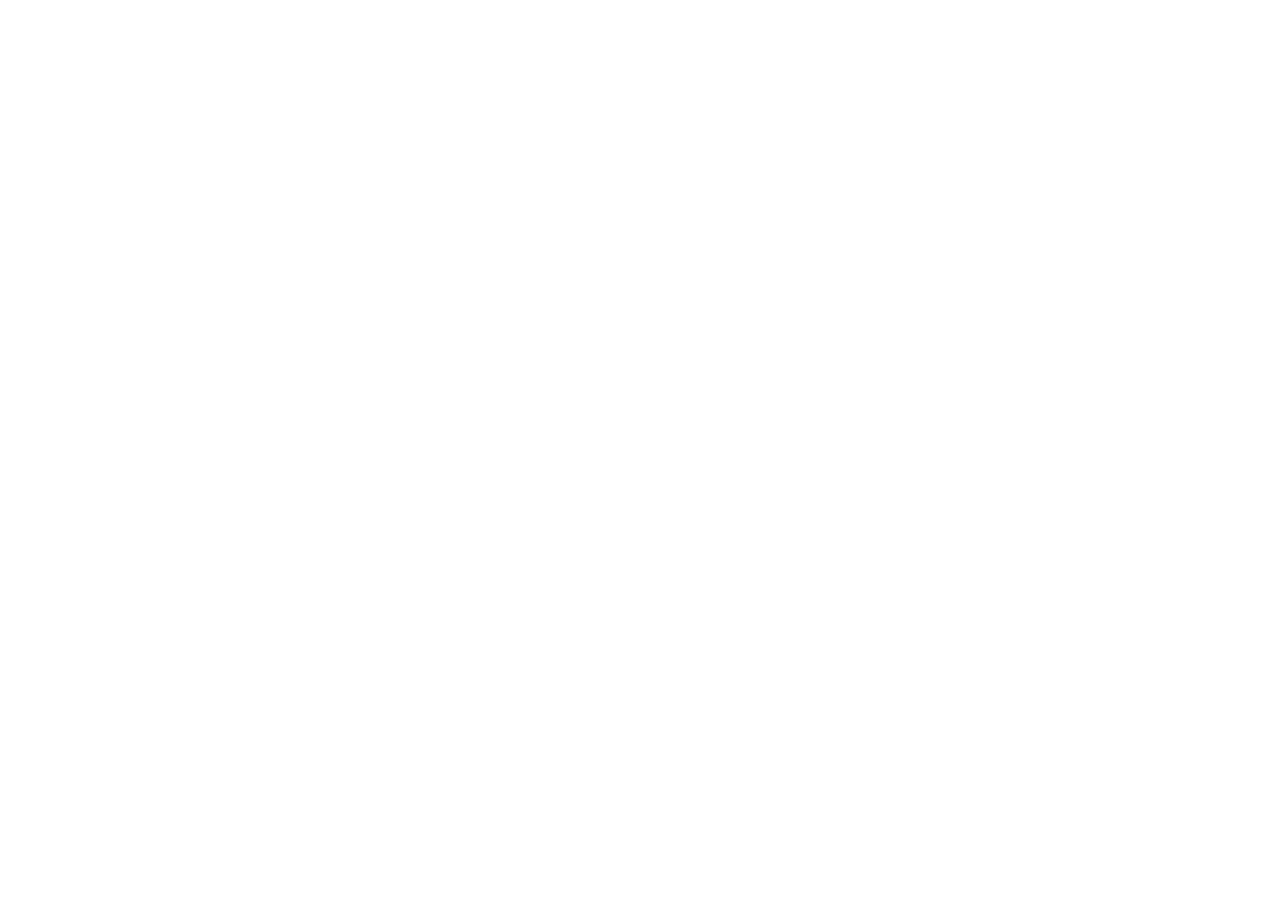
==== index.html @ 1a65067e "feat: init structure" ====
<!DOCTYPE html>
<html lang="en">
<head>
  <meta charset="UTF-8">
  <meta name="viewport" content="width=device-width, initial-scale=1.0">
  <title>Ameton Test</title>
  <link rel="stylesheet" href="style.css">
</head>
<body>
  
  <script defer src="script.js"></script>
</body>
</html>
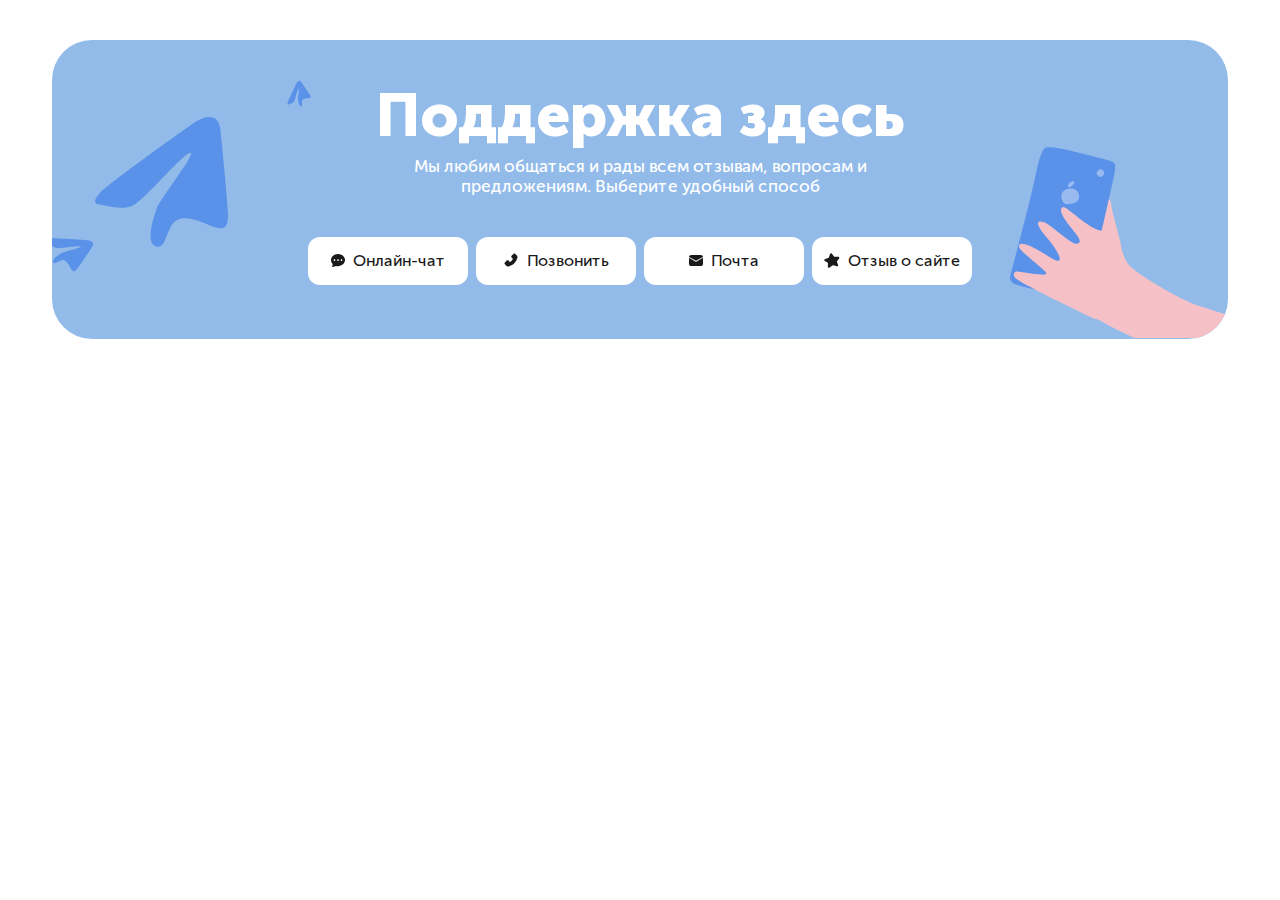
==== commit 79c00d06: "feat: add section support" ====
--- a/index.html
+++ b/index.html
@@ -7,6 +7,42 @@
   <link rel="stylesheet" href="style.css">
 </head>
 <body>
+
+  <section class="support">
+    <div class="container">
+      <div class="support__wrapper">
+        <h1 class="support__title">Поддержка здесь</h1>
+        <p class="support__description">Мы любим общаться и рады всем отзывам, вопросам и предложениям. Выберите удобный способ</p>
+        <div class="support__links">
+          <a href="#" class="button button--hover-green">
+            <svg width="14" height="13" viewBox="0 0 14 13" fill="none" xmlns="http://www.w3.org/2000/svg">
+              <path fill-rule="evenodd" clip-rule="evenodd" d="M14 6.09459C14 9.46054 10.8658 12.1892 7 12.1892C6.3067 12.1901 5.61626 12.1005 4.94637 11.9228C4.43537 12.1805 3.262 12.675 1.288 12.9971C1.113 13.025 0.98 12.8439 1.04912 12.682C1.35888 11.9541 1.63888 10.9842 1.72287 10.0996C0.651 9.0287 0 7.62694 0 6.09459C0 2.72863 3.13425 0 7 0C10.8658 0 14 2.72863 14 6.09459ZM4.375 6.09459C4.375 6.3255 4.28281 6.54695 4.11872 6.71023C3.95462 6.87351 3.73206 6.96524 3.5 6.96524C3.26794 6.96524 3.04538 6.87351 2.88128 6.71023C2.71719 6.54695 2.625 6.3255 2.625 6.09459C2.625 5.86367 2.71719 5.64222 2.88128 5.47894C3.04538 5.31566 3.26794 5.22393 3.5 5.22393C3.73206 5.22393 3.95462 5.31566 4.11872 5.47894C4.28281 5.64222 4.375 5.86367 4.375 6.09459ZM7.875 6.09459C7.875 6.3255 7.78281 6.54695 7.61872 6.71023C7.45462 6.87351 7.23206 6.96524 7 6.96524C6.76794 6.96524 6.54538 6.87351 6.38128 6.71023C6.21719 6.54695 6.125 6.3255 6.125 6.09459C6.125 5.86367 6.21719 5.64222 6.38128 5.47894C6.54538 5.31566 6.76794 5.22393 7 5.22393C7.23206 5.22393 7.45462 5.31566 7.61872 5.47894C7.78281 5.64222 7.875 5.86367 7.875 6.09459ZM10.5 6.96524C10.7321 6.96524 10.9546 6.87351 11.1187 6.71023C11.2828 6.54695 11.375 6.3255 11.375 6.09459C11.375 5.86367 11.2828 5.64222 11.1187 5.47894C10.9546 5.31566 10.7321 5.22393 10.5 5.22393C10.2679 5.22393 10.0454 5.31566 9.88128 5.47894C9.71719 5.64222 9.625 5.86367 9.625 6.09459C9.625 6.3255 9.71719 6.54695 9.88128 6.71023C10.0454 6.87351 10.2679 6.96524 10.5 6.96524Z" fill="currentColor"/>
+            </svg>
+            <span>Онлайн-чат</span>
+          </a>
+          <a href="#" class="button button--hover-green">
+            <svg width="16" height="16" viewBox="0 0 16 16" fill="none" xmlns="http://www.w3.org/2000/svg">
+              <path d="M13.894 2.55413L12.2138 0.875486C12.0953 0.75644 11.9544 0.661986 11.7993 0.597548C11.6441 0.53311 11.4778 0.49996 11.3098 0.5C10.9675 0.5 10.6456 0.634102 10.4042 0.875486L8.59625 2.6835C8.47721 2.80202 8.38276 2.9429 8.31832 3.09803C8.25388 3.25317 8.22073 3.41951 8.22077 3.5875C8.22077 3.92985 8.35487 4.2517 8.59625 4.49308L9.91832 5.81517C9.60885 6.49729 9.1786 7.11783 8.64831 7.64684C8.11936 8.17842 7.49889 8.61025 6.81667 8.9216L5.4946 7.59951C5.37608 7.48047 5.2352 7.38601 5.08007 7.32158C4.92493 7.25714 4.75859 7.22399 4.59061 7.22403C4.24826 7.22403 3.92642 7.35813 3.68504 7.59951L1.87548 9.40595C1.75629 9.52469 1.66176 9.66583 1.59732 9.82124C1.53288 9.97666 1.4998 10.1433 1.5 10.3115C1.5 10.6539 1.6341 10.9757 1.87548 11.2171L3.55252 12.8942C3.93746 13.2807 4.46913 13.5 5.015 13.5C5.13016 13.5 5.2406 13.4905 5.34946 13.4716C7.47612 13.1214 9.58544 11.9902 11.2877 10.2894C12.9884 8.59029 14.118 6.48252 14.473 4.34951C14.5803 3.69794 14.3641 3.02743 13.894 2.55413Z" fill="currentColor"/>
+            </svg>
+            <span>Позвонить</span>
+          </a>
+          <a href="#" class="button button--hover-green">
+            <svg width="14" height="11" viewBox="0 0 14 11" fill="none" xmlns="http://www.w3.org/2000/svg">
+              <path d="M14 2.85408V8.88461C14 9.44565 13.7695 9.98371 13.3593 10.3804C12.9491 10.7771 12.3927 11 11.8125 11H2.1875C1.60734 11 1.05094 10.7771 0.640704 10.3804C0.230468 9.98371 0 9.44565 0 8.88461V2.85408L6.77775 6.71085C6.84508 6.74925 6.92183 6.7695 7 6.7695C7.07817 6.7695 7.15492 6.74925 7.22225 6.71085L14 2.85408ZM11.8125 2.61907e-08C12.3508 -8.18366e-05 12.8701 0.191744 13.2713 0.53878C13.6725 0.885816 13.9272 1.3637 13.9869 1.881L7 5.85538L0.0131251 1.881C0.0727635 1.3637 0.327533 0.885816 0.728696 0.53878C1.12986 0.191744 1.64925 -8.18366e-05 2.1875 2.61907e-08H11.8125Z" fill="currentColor"/>
+            </svg>
+            <span>Почта</span>
+          </a>
+          <a href="#" class="button button--hover-green">
+            <svg width="16" height="15" viewBox="0 0 16 15" fill="none" xmlns="http://www.w3.org/2000/svg">
+              <path fill-rule="evenodd" clip-rule="evenodd" d="M10.8101 3.83127C10.4875 3.841 10.1801 3.69443 9.98451 3.4377L7.93552 0.747908C7.4055 0.0521323 6.3128 0.23425 6.03709 1.06431L4.97165 4.27197C4.86987 4.57839 4.6264 4.81682 4.31791 4.91216L1.03898 5.92556C0.156267 6.19837 -0.00636112 7.37764 0.769558 7.87919L3.45772 9.61681C3.74765 9.80421 3.92041 10.1279 3.91473 10.4731L3.86255 13.6432C3.84783 14.5372 4.85763 15.0665 5.58442 14.5458L8.46604 12.4813C8.71795 12.3008 9.0393 12.2473 9.33609 12.3364L12.7303 13.3559C13.5866 13.6131 14.3705 12.7851 14.0669 11.9442L12.9905 8.96207C12.8733 8.63735 12.9319 8.27514 13.1454 8.00391L15.1257 5.4889C15.6973 4.76304 15.1614 3.7001 14.2379 3.72794L10.8101 3.83127Z" fill="currentColor"/>
+            </svg>
+
+            <span>Отзыв о сайте</span>
+          </a>
+        </div>
+      </div>
+    </div>
+  </section>
   
   <script defer src="script.js"></script>
 </body>
--- a/style.css
+++ b/style.css
@@ -0,0 +1,181 @@
+@font-face {
+	font-weight: 300;
+	font-family: "Museosanscyrl";
+	font-style: normal;
+	src: url("/fonts/museosanscyrl-300.woff2") format("woff2"), url("/fonts/museosanscyrl-300.woff") format("woff");
+	font-display: swap;
+}
+@font-face {
+	font-weight: 500;
+	font-family: "Museosanscyrl";
+	font-style: normal;
+	src: url("/fonts/museosanscyrl-500.woff2") format("woff2"), url("/fonts/museosanscyrl-500.woff") format("woff");
+	font-display: swap;
+}
+@font-face {
+	font-weight: 700;
+	font-family: "Museosanscyrl";
+	font-style: normal;
+	src: url("/fonts/museosanscyrl-700.woff2") format("woff2"), url("/fonts/museosanscyrl-700.woff") format("woff");
+	font-display: swap;
+}
+@font-face {
+	font-weight: 900;
+	font-family: "Museosanscyrl";
+	font-style: normal;
+	src: url("/fonts/museosanscyrl-900.woff2") format("woff2"), url("/fonts/museosanscyrl-900.woff") format("woff");
+	font-display: swap;
+}
+
+:root {
+	--base-font: "Museosanscyrl";
+	--base-font-weight: 500;
+	--base-font-size: 16px;
+	--base-line-height: 1.2;
+
+	--conatiner-width: 1200px;
+	--conatiner-small-width: 996px;
+
+
+	--dark: #1a1a1a;
+	--light: #fff;
+	--secondary: #949494;
+	--seconadry-lighter: #f9f9f9;
+	--accent: #36ba5f;
+	--blue: #93bbea;
+	--box-shadow: #0000000d;
+}
+
+* {
+	-webkit-box-sizing: border-box;
+	box-sizing: border-box;
+	margin: 0;
+	padding: 0;
+}
+
+body {
+	color: var(--dark);
+	font-weight: var(--base-font-weight);
+	font-size: var(--base-font-size);
+	font-family: "Museosanscyrl", -apple-system, BlinkMacSystemFont, "Segoe UI", "Roboto", "Helvetica Neue", "Arial", "Noto Sans", sans-serif, "Apple Color Emoji", "Segoe UI Emoji", "Segoe UI Symbol", "Noto Color Emoji";
+	line-height: var(--base-line-height);
+	background-color: var(--light);
+}
+
+.container {
+	width: 100%;
+	max-width: var(--conatiner-width);
+	margin: 0 auto;
+	padding: 0 12px;
+}
+
+.container--small {
+	max-width: var(--conatiner-small-width);
+}
+
+.button {
+	display: inline-flex;
+	gap: 8px;
+	align-items: center;
+	justify-content: center;
+	min-width: 160px;
+	min-height: 48px;
+	color: var(--dark);
+	text-decoration: none;
+	background-color: var(--light);
+	border-radius: 12px;
+}
+
+.button--hover-green:hover {
+	color: var(--accent);
+	transition: color .2s ease;
+}
+
+.support {
+	padding: 40px 0;
+}
+
+.support__wrapper {
+	position: relative;
+	padding: 40px 16px 54px;
+	overflow: hidden;
+	color: var(--light);
+	background-color: var(--blue);
+	border-radius: 40px;
+}
+
+.support__wrapper::before {
+	position: absolute;
+	top: 40px;
+	left: 0;
+	width: 274px;
+	height: 195px;
+	background-image: url("/img/support-before.svg");
+	background-repeat: no-repeat;
+	background-size: contain;
+	content: "";
+}
+
+.support__wrapper::after {
+	position: absolute;
+	right: 0;
+	bottom: 0;
+	width: 276px;
+	height: 226px;
+	background-image: url("/img/support-after.svg");
+	background-repeat: no-repeat;
+	background-size: contain;
+	content: "";
+}
+
+.support__title {
+	position: relative;
+	z-index: 2;
+	margin-bottom: 4px;
+	font-weight: 900;
+	font-size: 60px;
+	text-align: center;
+}
+
+.support__description {
+	position: relative;
+	z-index: 2;
+	max-width: 535px;
+	margin: 0 auto;
+	margin-bottom: 40px;
+	font-size: 17px;
+	text-align: center;
+}
+
+.support__links {
+	position: relative;
+	z-index: 2;
+	display: flex;
+	flex-wrap: wrap;
+	gap: 8px;
+	align-items: center;
+	justify-content: center;
+}
+
+@media screen and (max-width: 1024px) {
+
+	.support__title {
+		font-size: 48px;
+	}
+}
+@media screen and (max-width: 768px) {
+
+	.support__wrapper::before {
+		top: 50%;
+		width: 150px;
+	}
+
+	.support__wrapper::after {
+		width: 150px;
+		height: 124px;
+	}
+
+	.support__title {
+		font-size: 32px;
+	}
+}
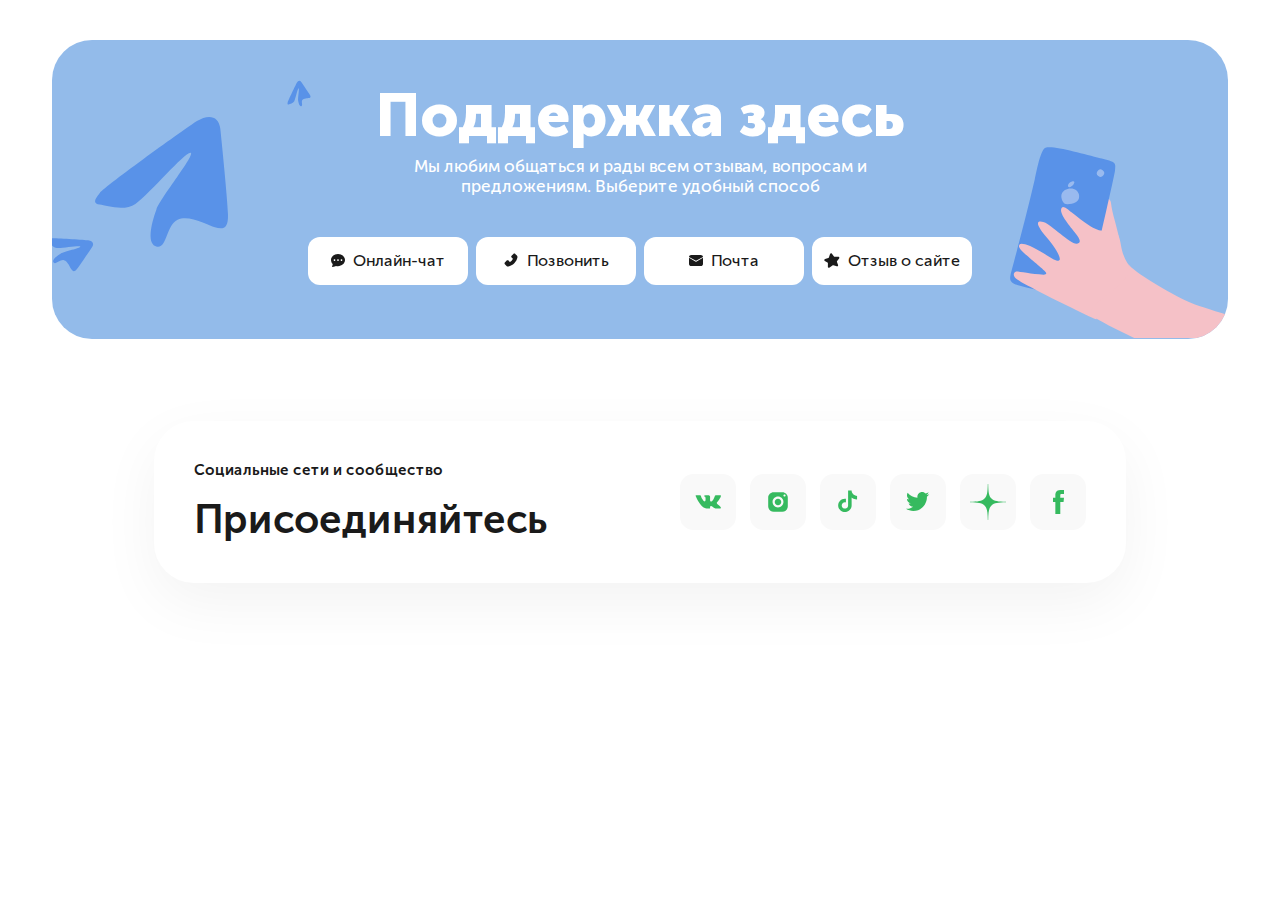
==== commit 251d447f: "feat: add section join" ====
--- a/index.html
+++ b/index.html
@@ -43,6 +43,49 @@
       </div>
     </div>
   </section>
+
+  <section class="join">
+    <div class="container container--small">
+      <div class="join__wrapper">
+        <div>
+          <p class="join__description">Социальные сети и сообщество</p>
+          <h2 class="join__title">Присоединяйтесь</h2>
+        </div>
+        <div class="join__links">
+          <a href="#" class="join__link">
+            <svg width="26" height="14" viewBox="0 0 26 14" fill="none" xmlns="http://www.w3.org/2000/svg">
+              <path d="M23.1737 9.62652C25.1957 11.3914 25.616 12.0214 25.6847 12.1289C26.5226 13.4352 24.7555 13.5943 24.7555 13.5943H21.0315C21.0315 13.5943 20.1249 13.6041 19.3503 13.0993C18.0876 12.2862 16.7652 10.7098 15.836 10.9835C15.0559 11.2127 15.0631 12.2489 15.0631 13.1349C15.0631 13.4521 14.7856 13.5943 14.1593 13.5943C13.5329 13.5943 13.2725 13.5943 12.995 13.5943C10.955 13.5943 8.74134 12.9189 6.53314 10.6502C3.4093 7.44313 0.669615 0.982714 0.669615 0.982714C0.669615 0.982714 0.507819 0.657472 0.684077 0.459305C0.883837 0.237145 1.42707 0.265581 1.42707 0.265581L5.03811 0.264693C5.03811 0.264693 5.37797 0.327786 5.62202 0.496628C5.82359 0.635256 5.93567 0.90007 5.93567 0.90007C5.93567 0.90007 6.54218 2.8693 7.31501 4.12494C8.8245 6.57581 9.52682 6.63802 10.0393 6.37409C10.7877 5.99198 10.5437 3.38649 10.5437 3.38649C10.5437 3.38649 10.5771 2.26769 10.1867 1.76916C9.88566 1.38349 9.30989 1.17821 9.05861 1.14622C8.85523 1.12045 9.19509 0.770329 9.62806 0.570385C10.2065 0.317123 10.9938 0.252252 12.3515 0.264693C13.4081 0.274468 13.7127 0.336673 14.1249 0.42998C15.3714 0.712567 15.0631 1.45814 15.0631 4.07607C15.0631 4.91495 14.9456 6.09417 15.5892 6.48517C15.8667 6.65401 16.8176 6.86018 18.5097 4.15871C19.3132 2.87729 19.9523 0.751667 19.9523 0.751667C19.9523 0.751667 20.0842 0.517955 20.2894 0.402432C20.4991 0.284243 20.4928 0.286909 20.7802 0.286909C21.0677 0.286909 23.9502 0.264693 24.5829 0.264693C25.2147 0.264693 25.8077 0.257584 25.9098 0.621926C26.0562 1.14534 25.4434 2.93861 23.8905 4.88473C21.3388 8.0785 21.0559 7.77992 23.1737 9.62652Z" fill="currentColor"/>
+            </svg>
+          </a>
+          <a href="#" class="join__link">
+            <svg width="20" height="20" viewBox="0 0 20 20" fill="none" xmlns="http://www.w3.org/2000/svg">
+              <path fill-rule="evenodd" clip-rule="evenodd" d="M0.203552 5.6447C0.203552 2.63815 2.64169 0.200012 5.64824 0.200012H14.3598C17.3663 0.200012 19.8044 2.63815 19.8044 5.6447V14.3562C19.8044 17.3628 17.3663 19.8009 14.3598 19.8009H5.64824C2.64169 19.8009 0.203552 17.3628 0.203552 14.3562V5.6447ZM17.6175 3.46669C17.6175 2.8656 17.1297 2.37775 16.5286 2.37775C15.9275 2.37775 15.4396 2.8656 15.4396 3.46669C15.4396 4.06778 15.9275 4.55563 16.5286 4.55563C17.1297 4.55563 17.6175 4.06778 17.6175 3.46669ZM10.0072 4.55581C13.0137 4.55581 15.4518 6.99394 15.4518 10.0005C15.4518 13.0071 13.0137 15.4452 10.0072 15.4452C7.0006 15.4452 4.56246 13.0071 4.56246 10.0005C4.56246 6.99394 7.0006 4.55581 10.0072 4.55581ZM6.73503 9.99931C6.73503 8.1951 8.19764 6.73249 10.0019 6.73249C11.8061 6.73249 13.2687 8.1951 13.2687 9.99931C13.2687 11.8035 11.8061 13.2661 10.0019 13.2661C8.19764 13.2661 6.73503 11.8035 6.73503 9.99931Z" fill="currentColor"/>
+            </svg>
+          </a>
+          <a href="#" class="join__link">
+            <svg width="20" height="23" viewBox="0 0 20 23" fill="none" xmlns="http://www.w3.org/2000/svg">
+              <path d="M19.0541 5.93278C17.8245 5.93278 16.69 5.52543 15.7789 4.83824C14.734 4.05047 13.9833 2.89491 13.7182 1.56302C13.6525 1.23394 13.6172 0.894341 13.6138 0.546326H10.1012V10.1443L10.097 15.4016C10.097 16.8071 9.18176 17.9989 7.91299 18.418C7.54478 18.5396 7.14711 18.5973 6.73302 18.5746C6.20448 18.5455 5.70917 18.386 5.27868 18.1285C4.36256 17.5806 3.74143 16.5866 3.7246 15.4496C3.69809 13.6725 5.13476 12.2236 6.91061 12.2236C7.26115 12.2236 7.5978 12.2808 7.91299 12.3848V9.76138V8.81833C7.58055 8.76909 7.24221 8.74342 6.90009 8.74342C4.95633 8.74342 3.1384 9.55139 1.83892 11.007C0.85673 12.107 0.267585 13.5104 0.176689 14.982C0.0575975 16.9153 0.764991 18.753 2.13686 20.1089C2.33843 20.3079 2.5501 20.4926 2.77145 20.6631C3.94763 21.5682 5.38557 22.0589 6.90009 22.0589C7.24221 22.0589 7.58055 22.0337 7.91299 21.9844C9.32778 21.7749 10.6332 21.1272 11.6633 20.1089C12.9291 18.8578 13.6285 17.1968 13.6361 15.4289L13.618 7.57818C14.2219 8.04402 14.8821 8.42949 15.5908 8.72869C16.6929 9.1937 17.8615 9.42935 19.0642 9.42893V6.87836V5.93194C19.0651 5.93278 19.055 5.93278 19.0541 5.93278Z" fill="currentColor"/>
+            </svg>
+          </a>
+          <a href="#" class="join__link">
+            <svg width="24" height="19" viewBox="0 0 24 19" fill="none" xmlns="http://www.w3.org/2000/svg">
+              <path d="M23.3029 2.24153C22.4458 2.62158 21.5239 2.87862 20.557 2.99342C21.5442 2.40196 22.3018 1.46612 22.6594 0.349168C21.7357 0.897127 20.7121 1.29464 19.6237 1.5089C18.7517 0.580188 17.5092 -0.000213623 16.1334 -0.000213623C13.4938 -0.000213623 11.353 2.14064 11.353 4.78025C11.353 5.15495 11.3954 5.51966 11.4774 5.86975C7.50442 5.67046 3.98173 3.7674 1.62376 0.87431C1.21234 1.5802 0.97633 2.40196 0.97633 3.27791C0.97633 4.93605 1.82091 6.39989 3.10292 7.25694C2.31967 7.23234 1.58204 7.01737 0.937827 6.65836C0.937471 6.67868 0.93747 6.699 0.93747 6.71897C0.93747 9.03522 2.58598 10.9672 4.77247 11.406C4.37175 11.5158 3.94857 11.5739 3.51327 11.5739C3.20453 11.5739 2.90542 11.5444 2.61379 11.4887C3.222 13.3875 4.98709 14.7697 7.07946 14.8086C5.44307 16.0909 3.38207 16.855 1.14175 16.855C0.756719 16.855 0.375252 16.8325 0.00198364 16.7879C2.11646 18.1448 4.62986 18.9359 7.32937 18.9359C16.1224 18.9359 20.931 11.6517 20.931 5.33392C20.931 5.12678 20.9264 4.92036 20.9171 4.71573C21.8519 4.04192 22.6622 3.20019 23.3029 2.24153Z" fill="currentColor"/>
+            </svg>
+          </a>
+          <a href="#" class="join__link">
+            <svg width="36" height="36" viewBox="0 0 36 36" fill="none" xmlns="http://www.w3.org/2000/svg">
+            <path fill-rule="evenodd" clip-rule="evenodd" d="M36.0009 18.1982V17.9993V17.8011C28.0305 17.5599 24.3857 17.3611 21.4787 14.5218C18.6402 11.6154 18.4405 7.97066 18.2 -0.00012207H18.001H17.8021C17.5616 7.97066 17.362 11.6154 14.5234 14.5218C11.6164 17.3611 7.97161 17.5599 0.00128174 17.8011V17.9993V18.1982C7.97161 18.4394 11.6164 18.6383 14.5234 21.4769C17.362 24.384 17.5616 28.0287 17.8021 35.9995H18.001H18.2C18.4405 28.0287 18.6402 24.384 21.4787 21.4769C24.3857 18.6383 28.0305 18.4394 36.0009 18.1982Z" fill="currentColor"/>
+            </svg>
+          </a>
+          <a href="#" class="join__link">
+            <svg width="11" height="24" viewBox="0 0 11 24" fill="none" xmlns="http://www.w3.org/2000/svg">
+              <path d="M10.5573 11.9766H7.29462V23.9996H2.35138V11.9766H0.000366211V7.75125H2.35138V5.01696C2.35138 3.06166 3.27478 -0.000152588 7.33862 -0.000152588L11.0002 0.0152561V4.11668H8.3435C7.90771 4.11668 7.29494 4.33569 7.29494 5.26842V7.75518H10.9892L10.5573 11.9766Z" fill="currentColor"/>
+            </svg>
+          </a>
+        </div>
+      </div>
+    </div>
+  </section>
   
   <script defer src="script.js"></script>
 </body>
--- a/style.css
+++ b/style.css
@@ -43,7 +43,8 @@
 	--seconadry-lighter: #f9f9f9;
 	--accent: #36ba5f;
 	--blue: #93bbea;
-	--box-shadow: #0000000d;
+	--box-shadow: #1A1A1A0D;
+  ;
 }
 
 * {
@@ -179,3 +180,88 @@
 		font-size: 32px;
 	}
 }
+@media screen and (max-width: 576px) {
+
+	.support__title {
+		font-size: 24px;
+	}
+}
+
+.join {
+	padding-top: 42px;
+}
+
+.join__wrapper {
+	display: flex;
+	align-items: center;
+	justify-content: space-between;
+	padding: 40px;
+	border-radius: 40px;
+	box-shadow: 0 20px 60px 0 var(--box-shadow);
+}
+
+.join__description {
+	margin-bottom: 16px;
+	font-weight: 600;
+	font-size: 15px;
+}
+
+.join__title {
+	font-size: 40px;
+}
+
+.join__links {
+	display: flex;
+	flex-wrap: wrap;
+	gap: 14px;
+	align-items: center;
+	justify-content: flex-end;
+}
+
+.join__link {
+	display: flex;
+	align-items: center;
+	justify-content: center;
+	width: 56px;
+	color: var(--accent);
+	background-color: var(--seconadry-lighter);
+	border-radius: 13.33px;
+	aspect-ratio: 1;
+}
+
+.join__link:hover {
+	color: var(--light);
+	background-color: var(--accent);
+	transition: color .2s ease;
+}
+
+@media screen and (max-width: 1024px) {
+
+	.join__title {
+		font-size: 48px;
+	}
+}
+@media screen and (max-width: 900px) {
+
+	.join__wrapper {
+		flex-direction: column;
+		gap: 32px;
+	}
+
+	.join__links {
+		justify-content: center;
+	}
+}
+@media screen and (max-width: 768px) {
+
+	.join__title {
+		font-size: 32px;
+	}
+}
+@media screen and (max-width: 576px) {
+
+	.join__title {
+		font-size: 24px;
+	}
+}
+
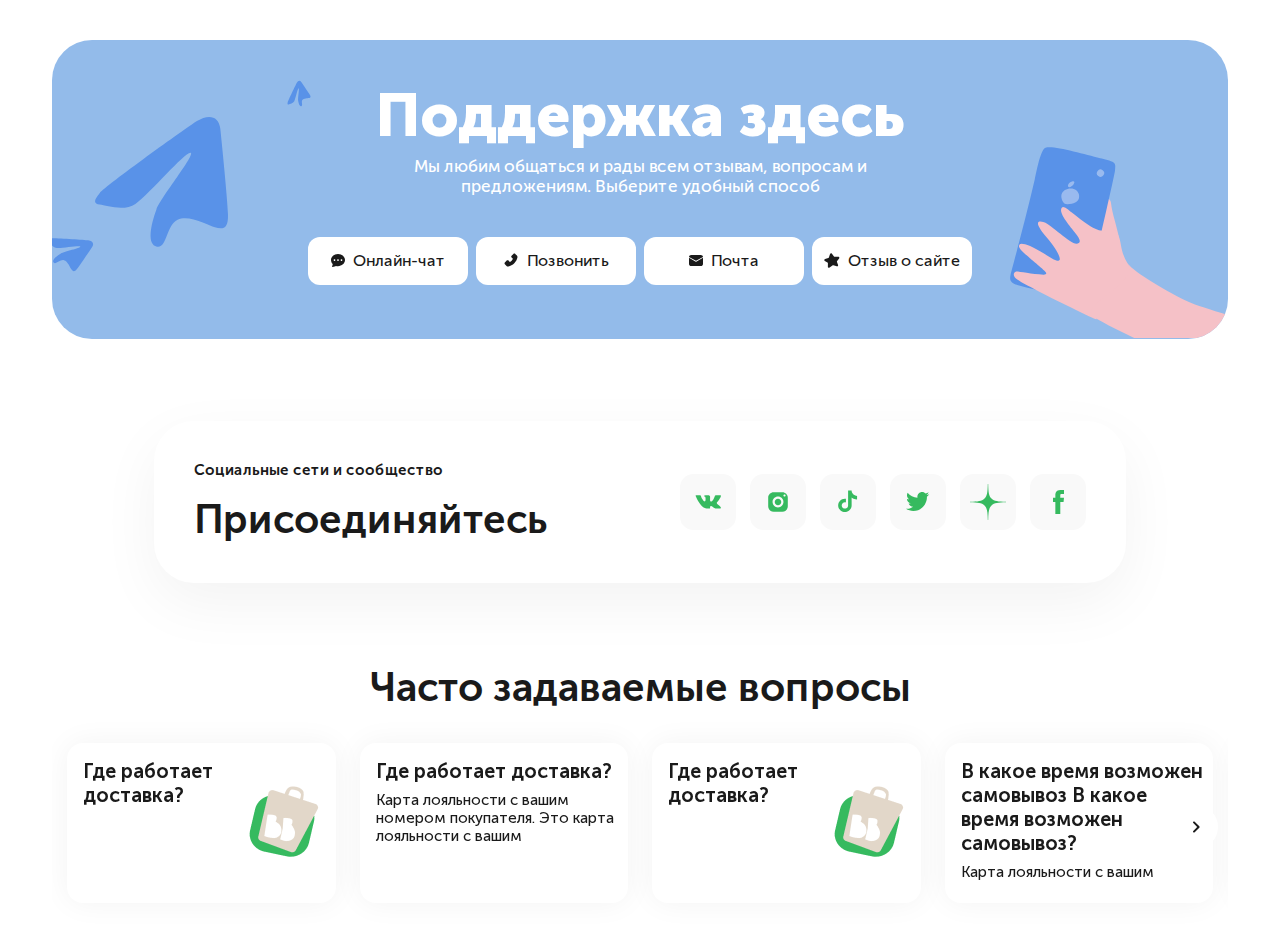
==== commit 848f4e70: "feat: add section faq" ====
--- a/index.html
+++ b/index.html
@@ -4,6 +4,10 @@
   <meta charset="UTF-8">
   <meta name="viewport" content="width=device-width, initial-scale=1.0">
   <title>Ameton Test</title>
+  <link
+    rel="stylesheet"
+    href="https://cdn.jsdelivr.net/npm/swiper@11/swiper-bundle.min.css"
+  />
   <link rel="stylesheet" href="style.css">
 </head>
 <body>
@@ -86,7 +90,59 @@
       </div>
     </div>
   </section>
+
+  <section class="faq">
+    <div class="container">
+      <h2 class="faq__title">Часто задаваемые вопросы</h2>
+      <div class="swiper faq__slider" id="faq__slider">
+        <div class="swiper-wrapper">
+          <div class="swiper-slide faq__slide slide">
+            <div>
+              <h3 class="slide__title">Где работает доставка?</h3>
+            </div>
+            <img src="/img/faq-slide-img.png" alt="">
+          </div>
+          <div class="swiper-slide faq__slide slide">
+            <div>
+              <h3 class="slide__title">Где работает доставка?</h3>
+              <p class="slide__text">Карта лояльности с вашим номером покупателя. Это карта лояльности с вашим</p>
+            </div>
+          </div>
+          <div class="swiper-slide faq__slide slide">
+            <div>
+              <h3 class="slide__title">Где работает доставка?</h3>
+            </div>
+            <img src="/img/faq-slide-img.png" alt="">
+          </div>
+           <div class="swiper-slide faq__slide slide">
+            <div>
+              <h3 class="slide__title">В какое время возможен самовывоз В какое время возможен самовывоз?</h3>
+              <p class="slide__text">Карта лояльности с вашим</p>
+            </div>
+          </div>
+          <div class="swiper-slide faq__slide slide">
+            <div>
+              <h3 class="slide__title">Способы доставки и самовывоза</h3>
+              <p class="slide__text">Карта лояльности с вашим номером</p>
+            </div>
+            <img src="/img/faq-slide-img.png" alt="">
+          </div>
+          <div class="swiper-slide faq__slide slide">
+            <div>
+              <h3 class="slide__title">Минимальная сумма заказа</h3>
+              <p class="slide__text">Карта лояльности с вашим номером покупателя</p>
+            </div>
+          </div>
+        </div>
+        
+        <div class="swiper-button-prev"></div>
+        <div class="swiper-button-next"></div>
+
+      </div>
+    </div>
+  </section>
   
+  <script src="https://cdn.jsdelivr.net/npm/swiper@11/swiper-bundle.min.js"></script>
   <script defer src="script.js"></script>
 </body>
 </html>--- a/style.css
+++ b/style.css
@@ -265,3 +265,87 @@
 	}
 }
 
+.faq {
+	padding-top: 80px;
+}
+
+.faq__title {
+	font-size: 40px;
+	text-align: center;
+}
+
+.faq__slider {
+	padding: 0 15px;
+}
+
+.faq__slide {
+	width: 282px;
+	height: auto;
+	min-height: 160px;
+	margin-top: 32px;
+	margin-bottom: 40px;
+	padding: 16px;
+	padding-right: 10px;
+	border-radius: 16px;
+	box-shadow: 0 0 30px 0 var(--box-shadow);
+}
+
+.slide {
+	display: flex;
+	align-items: start;
+	justify-content: space-between;
+}
+
+.slide__title {
+	margin-bottom: 8px;
+	font-weight: 600;
+	font-size: 20px;
+}
+
+.slide__text {
+	font-weight: 400;
+	font-size: 15px;
+}
+
+.swiper-button-next,
+.swiper-button-prev {
+	width: 44px;
+	height: 44px;
+	color: transparent;
+	background-color: var(--light);
+	background-repeat: no-repeat;
+	background-position: center;
+	border-radius: 100%;
+}
+
+.swiper-button-prev {
+	background-image: url('data:image/svg+xml,<svg xmlns="http://www.w3.org/2000/svg" viewBox="0 0 7 12" height="12" width="7"><g xmlns="http://www.w3.org/2000/svg" transform="matrix(-1 0 0 -1 7 12)"><path d="M0.289998 0.709999C-0.100002 1.1 -0.100002 1.73 0.289998 2.12L4.17 6L0.289998 9.88C-0.100002 10.27 -0.100002 10.9 0.289998 11.29C0.679998 11.68 1.31 11.68 1.7 11.29L6.29 6.7C6.68 6.31 6.68 5.68 6.29 5.29L1.7 0.699999C1.32 0.319999 0.679998 0.319999 0.289998 0.709999Z" fill="%231A1A1A" /></g></svg>');
+}
+
+.swiper-button-next {
+	background-image: url('data:image/svg+xml,<svg width="7" height="12" viewBox="0 0 7 12" fill="none" xmlns="http://www.w3.org/2000/svg"><path d="M0.289998 0.709999C-0.100002 1.1 -0.100002 1.73 0.289998 2.12L4.17 6L0.289998 9.88C-0.100002 10.27 -0.100002 10.9 0.289998 11.29C0.679998 11.68 1.31 11.68 1.7 11.29L6.29 6.7C6.68 6.31 6.68 5.68 6.29 5.29L1.7 0.699999C1.32 0.319999 0.679998 0.319999 0.289998 0.709999Z" fill="%231A1A1A"/></svg>');
+}
+
+.swiper-button-next.swiper-button-disabled,
+.swiper-button-prev.swiper-button-disabled {
+	opacity: 0;
+}
+
+@media screen and (max-width: 1024px) {
+
+	.faq__title {
+		font-size: 48px;
+	}
+}
+@media screen and (max-width: 768px) {
+
+	.faq__title {
+		font-size: 32px;
+	}
+}
+@media screen and (max-width: 576px) {
+
+	.faq__title {
+		font-size: 24px;
+	}
+}
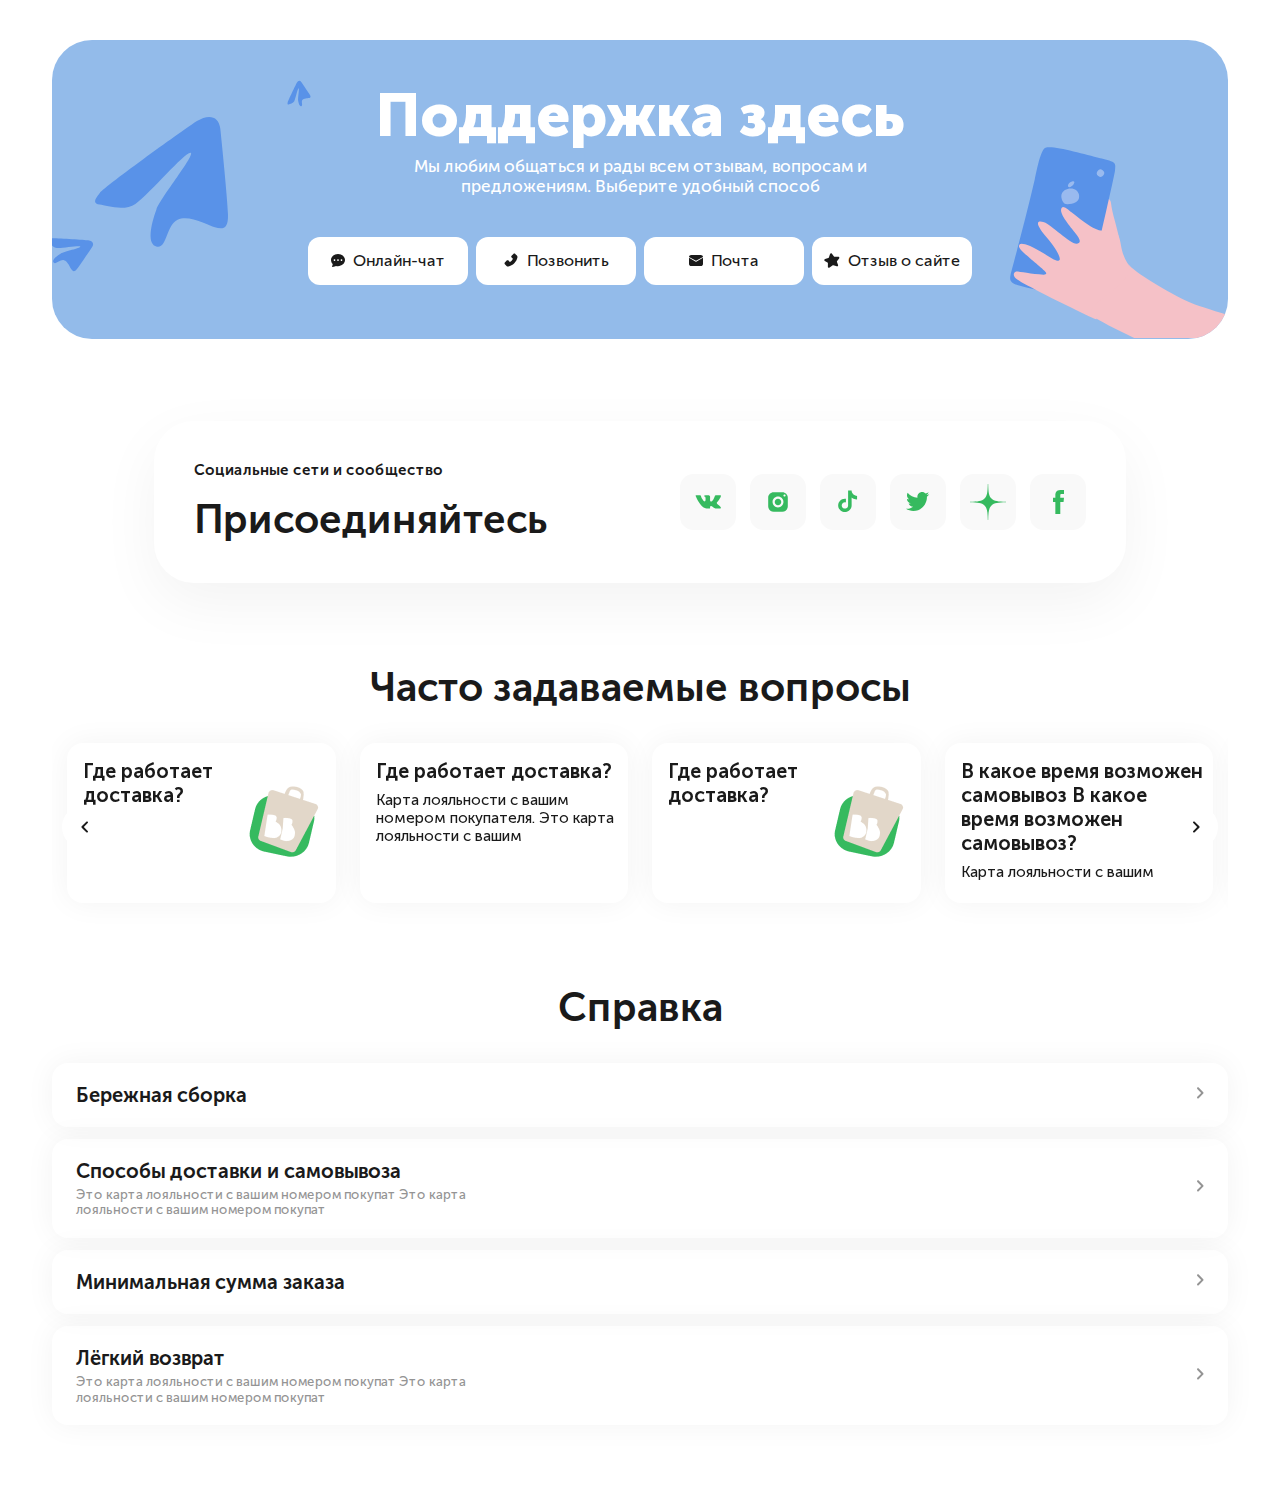
==== commit 56f20101: "feat: add section ref, refact faq slider" ====
--- a/index.html
+++ b/index.html
@@ -96,48 +96,73 @@
       <h2 class="faq__title">Часто задаваемые вопросы</h2>
       <div class="swiper faq__slider" id="faq__slider">
         <div class="swiper-wrapper">
-          <div class="swiper-slide faq__slide slide">
+          <a href="#" class="swiper-slide faq__slide slide">
             <div>
               <h3 class="slide__title">Где работает доставка?</h3>
             </div>
             <img src="/img/faq-slide-img.png" alt="">
-          </div>
-          <div class="swiper-slide faq__slide slide">
+          </a>
+          <a href="#" class="swiper-slide faq__slide slide">
             <div>
               <h3 class="slide__title">Где работает доставка?</h3>
               <p class="slide__text">Карта лояльности с вашим номером покупателя. Это карта лояльности с вашим</p>
             </div>
-          </div>
-          <div class="swiper-slide faq__slide slide">
+          </a>
+          <a href="#" class="swiper-slide faq__slide slide">
             <div>
               <h3 class="slide__title">Где работает доставка?</h3>
             </div>
             <img src="/img/faq-slide-img.png" alt="">
-          </div>
-           <div class="swiper-slide faq__slide slide">
+          </a>
+           <a href="#" class="swiper-slide faq__slide slide">
             <div>
               <h3 class="slide__title">В какое время возможен самовывоз В какое время возможен самовывоз?</h3>
               <p class="slide__text">Карта лояльности с вашим</p>
             </div>
-          </div>
-          <div class="swiper-slide faq__slide slide">
+          </a>
+          <a href="#" class="swiper-slide faq__slide slide">
             <div>
               <h3 class="slide__title">Способы доставки и самовывоза</h3>
               <p class="slide__text">Карта лояльности с вашим номером</p>
             </div>
             <img src="/img/faq-slide-img.png" alt="">
-          </div>
-          <div class="swiper-slide faq__slide slide">
+          </a>
+          <a href="#" class="swiper-slide faq__slide slide">
             <div>
               <h3 class="slide__title">Минимальная сумма заказа</h3>
               <p class="slide__text">Карта лояльности с вашим номером покупателя</p>
             </div>
-          </div>
+          </a>
         </div>
+
+        <div class="swiper-pagination"></div>
+
         
         <div class="swiper-button-prev"></div>
         <div class="swiper-button-next"></div>
 
+      </div>
+    </div>
+  </section>
+
+  <section class="ref">
+    <div class="container">
+      <h2 class="ref__title">Справка</h2>
+      <div class="ref__links">
+        <a href="#" class="ref__link link">
+          <h3 class="link__title">Бережная сборка</h3>
+        </a>
+        <a href="#" class="ref__link link">
+          <h3 class="link__title">Способы доставки и самовывоза</h3>
+          <p class="link__description">Это карта лояльности с вашим номером покупат Это карта лояльности с вашим номером покупат</p>
+        </a>
+        <a href="#" class="ref__link link">
+          <h3 class="link__title">Минимальная сумма заказа</h3>
+        </a>
+        <a href="#" class="ref__link link">
+          <h3 class="link__title">Лёгкий возврат</h3>
+          <p class="link__description">Это карта лояльности с вашим номером покупат Это карта лояльности с вашим номером покупат</p>
+        </a>
       </div>
     </div>
   </section>
--- a/style.css
+++ b/style.css
@@ -43,8 +43,8 @@
 	--seconadry-lighter: #f9f9f9;
 	--accent: #36ba5f;
 	--blue: #93bbea;
-	--box-shadow: #1A1A1A0D;
-  ;
+	--box-shadow: #1a1a1a0d;
+
 }
 
 * {
@@ -294,6 +294,8 @@
 	display: flex;
 	align-items: start;
 	justify-content: space-between;
+	color: var(--dark);
+	text-decoration: none;
 }
 
 .slide__title {
@@ -342,6 +344,10 @@
 	.faq__title {
 		font-size: 32px;
 	}
+
+	.faq__slider {
+		padding: 0 8px;
+	}
 }
 @media screen and (max-width: 576px) {
 
@@ -349,3 +355,76 @@
 		font-size: 24px;
 	}
 }
+
+.ref {
+	padding-top: 40px;
+	padding-bottom: 80px;
+}
+
+.ref__title {
+	margin-bottom: 32px;
+	font-size: 40px;
+	text-align: center;
+}
+
+.ref__links {
+	display: flex;
+	flex-direction: column;
+	gap: 12px;
+}
+
+.ref__link {
+	position: relative;
+	padding: 20px 48px 20px 24px;
+	color: var(--dark);
+	text-decoration: none;
+	border-radius: 16px;
+	box-shadow: 0 0 30px 0 var(--box-shadow);
+}
+
+.ref__link::after {
+	position: absolute;
+	top: 50%;
+	right: 16px;
+	display: block;
+	transform: translateY(-50%);
+	content: url('data:image/svg+xml,<svg width="24" height="24" viewBox="0 0 24 24" fill="none" xmlns="http://www.w3.org/2000/svg"><g clip-path="url(%23clip0_4601_165)"><path d="M9.29 6.70999C8.9 7.09999 8.9 7.72999 9.29 8.11999L13.17 12L9.29 15.88C8.9 16.27 8.9 16.9 9.29 17.29C9.68 17.68 10.31 17.68 10.7 17.29L15.29 12.7C15.68 12.31 15.68 11.68 15.29 11.29L10.7 6.69999C10.32 6.31999 9.68 6.31999 9.29 6.70999Z" fill="%23949494"/></g><defs><clipPath id="clip0_4601_165"><rect width="24" height="24" fill="white"/></clipPath></defs></svg>');
+}
+
+.ref__link:hover {
+	color: var(--accent);
+	transition: color .2s ease;
+}
+
+.link__title {
+	max-width: 396px;
+	font-weight: 600;
+	font-size: 20px;
+}
+
+.link__description {
+	max-width: 396px;
+	margin-top: 4px;
+	color: var(--secondary);
+	font-weight: 400;
+	font-size: 13px;
+}
+
+@media screen and (max-width: 1024px) {
+
+	.ref__title {
+		font-size: 48px;
+	}
+}
+@media screen and (max-width: 768px) {
+
+	.ref__title {
+		font-size: 32px;
+	}
+}
+@media screen and (max-width: 576px) {
+
+	.ref__title {
+		font-size: 24px;
+	}
+}
